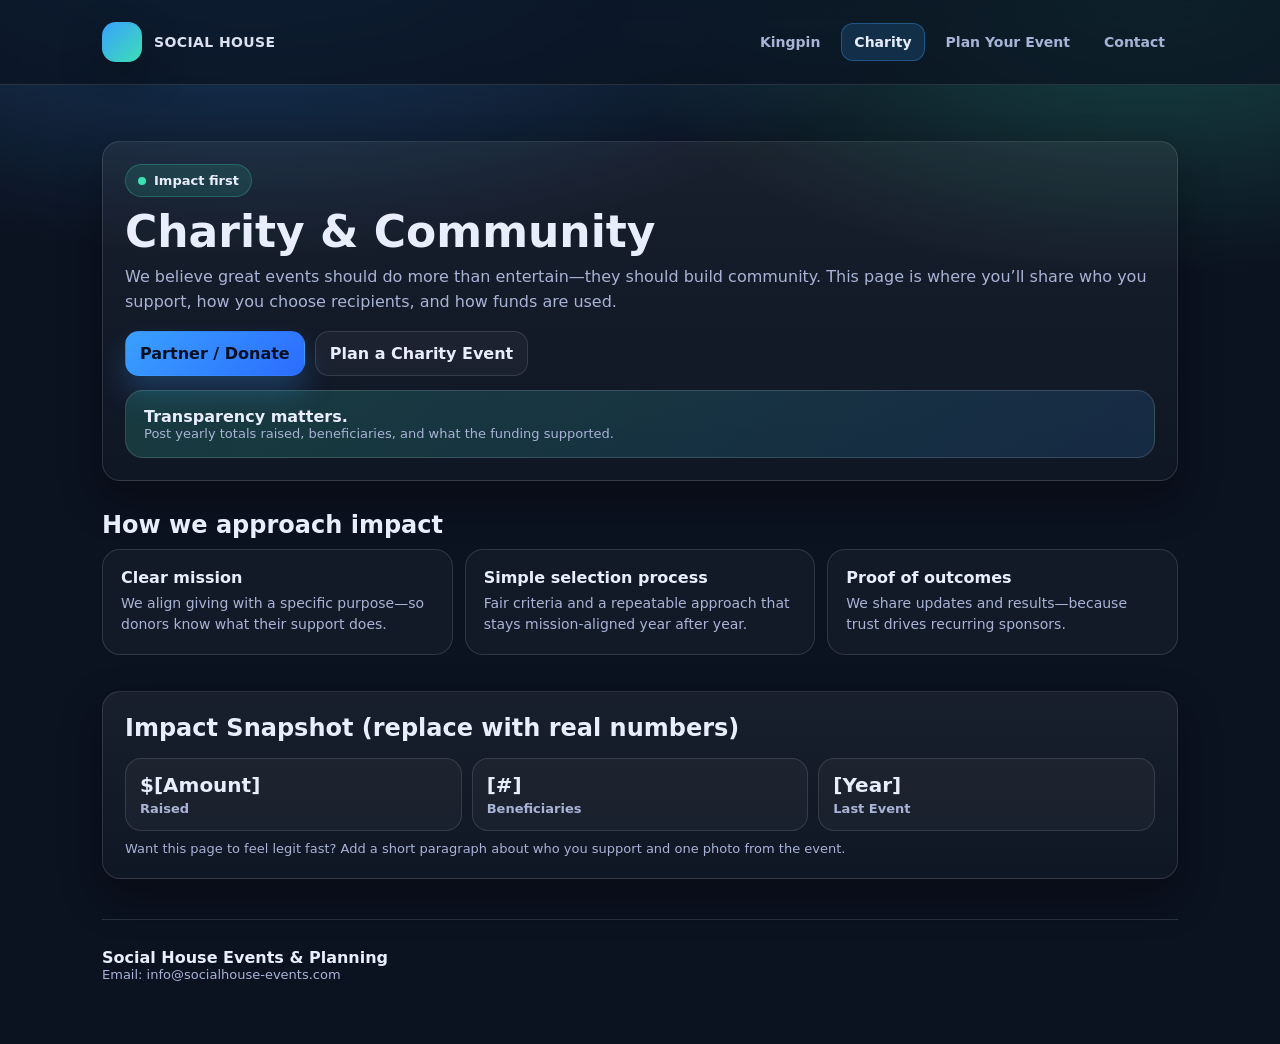
==== charity.html @ b57442ea "Create charity.html" ====
<!doctype html>
<html lang="en">
<head>
  <meta charset="utf-8" />
  <meta name="viewport" content="width=device-width, initial-scale=1" />
  <title>Charity | Social House Events</title>
  <meta name="description" content="Social House supports purpose-driven events with transparent giving and community impact." />
  <link rel="stylesheet" href="styles.css" />
</head>
<body>
<header class="nav">
  <div class="container nav-inner">
    <a class="brand" href="index.html"><div class="brand-badge"></div><span>Social House</span></a>
    <nav class="nav-links">
      <a href="kingpin.html">Kingpin</a>
      <a href="charity.html">Charity</a>
      <a href="events.html">Plan Your Event</a>
      <a href="contact.html">Contact</a>
    </nav>
  </div>
</header>

<main class="container">
  <section class="hero">
    <div class="card">
      <div class="card-pad">
        <div class="kicker"><span class="dot"></span>Impact first</div>
        <h1>Charity & Community</h1>
        <p>
          We believe great events should do more than entertain—they should build community.
          This page is where you’ll share who you support, how you choose recipients, and how funds are used.
        </p>

        <div class="cta-row">
          <a class="btn btn-primary" href="contact.html">Partner / Donate</a>
          <a class="btn btn-ghost" href="events.html">Plan a Charity Event</a>
        </div>

        <div class="banner">
          <strong>Transparency matters.</strong>
          <div class="small">Post yearly totals raised, beneficiaries, and what the funding supported.</div>
        </div>
      </div>
    </div>
  </section>

  <section class="section">
    <h2>How we approach impact</h2>
    <div class="grid">
      <div class="tile">
        <h3>Clear mission</h3>
        <p>We align giving with a specific purpose—so donors know what their support does.</p>
      </div>
      <div class="tile">
        <h3>Simple selection process</h3>
        <p>Fair criteria and a repeatable approach that stays mission-aligned year after year.</p>
      </div>
      <div class="tile">
        <h3>Proof of outcomes</h3>
        <p>We share updates and results—because trust drives recurring sponsors.</p>
      </div>
    </div>
  </section>

  <section class="section">
    <div class="card">
      <div class="card-pad">
        <h2>Impact Snapshot (replace with real numbers)</h2>
        <div class="stats">
          <div class="stat"><strong>$[Amount]</strong><span>Raised</span></div>
          <div class="stat"><strong>[#]</strong><span>Beneficiaries</span></div>
          <div class="stat"><strong>[Year]</strong><span>Last Event</span></div>
        </div>
        <div class="small" style="margin-top:10px;">
          Want this page to feel legit fast? Add a short paragraph about who you support and one photo from the event.
        </div>
      </div>
    </div>
  </section>

  <footer class="footer">
    <div><strong>Social House Events & Planning</strong></div>
    <div class="small">Email: <a href="mailto:info@socialhouse-events.com">info@socialhouse-events.com</a></div>
  </footer>
</main>

<script src="script.js"></script>
</body>
</html>
---- styles.css ----
:root{
  --bg:#0b1220;
  --card:#121b2f;
  --text:#e9eefc;
  --muted:#a8b3d6;
  --brand:#3aa0ff;
  --brand2:#3ce0b3;
  --border:rgba(255,255,255,.12);
  --shadow: 0 18px 40px rgba(0,0,0,.35);
  --radius: 18px;
}

*{box-sizing:border-box}
html,body{margin:0;padding:0;font-family:system-ui,-apple-system,Segoe UI,Roboto,Arial,sans-serif;background:
radial-gradient(1200px 600px at 20% -10%, rgba(58,160,255,.35), transparent 60%),
radial-gradient(1000px 500px at 90% 0%, rgba(60,224,179,.25), transparent 55%),
var(--bg); color:var(--text);}

a{color:inherit;text-decoration:none}
.container{max-width:1120px;margin:0 auto;padding:22px}

.nav{
  position:sticky; top:0; z-index:10;
  backdrop-filter: blur(10px);
  background: rgba(11,18,32,.72);
  border-bottom:1px solid var(--border);
}
.nav-inner{display:flex;align-items:center;gap:16px;justify-content:space-between}
.brand{
  display:flex; align-items:center; gap:12px; font-weight:900; letter-spacing:.4px;
}
.brand-badge{
  width:40px;height:40px;border-radius:14px;
  background: linear-gradient(135deg, var(--brand), var(--brand2));
  box-shadow: var(--shadow);
}
.brand span{font-size:14px; text-transform:uppercase; opacity:.94; white-space:nowrap}

.nav-links{display:flex; gap:8px; flex-wrap:wrap; justify-content:flex-end}
.nav-links a{
  padding:10px 12px;border-radius:12px;border:1px solid transparent;
  color:var(--muted); font-weight:750; font-size:14px;
}
.nav-links a:hover{border-color:var(--border); color:var(--text); background:rgba(255,255,255,.04)}
.nav-links a.active{color:var(--text); background:rgba(58,160,255,.16); border-color:rgba(58,160,255,.35)}

.hero{padding:34px 0 12px;}
.hero-grid{display:grid; grid-template-columns: 1.12fr .88fr; gap:16px; align-items:stretch;}
@media (max-width: 920px){ .hero-grid{grid-template-columns:1fr;} }

.card{
  background: linear-gradient(180deg, rgba(255,255,255,.06), rgba(255,255,255,.02));
  border:1px solid var(--border);
  border-radius: var(--radius);
  box-shadow: var(--shadow);
  overflow:hidden;
}
.card-pad{padding:22px}

.kicker{
  display:inline-flex; gap:8px; align-items:center;
  padding:8px 12px; border-radius:999px;
  background:rgba(60,224,179,.12);
  border:1px solid rgba(60,224,179,.26);
  color:var(--text); font-weight:850; font-size:13px;
}
.kicker .dot{width:8px;height:8px;border-radius:999px;background:var(--brand2)}

h1{margin:12px 0 10px; font-size:44px; line-height:1.05}
@media (max-width: 920px){ h1{font-size:38px} }
p{margin:0; color:var(--muted); line-height:1.55; font-size:16px}

.cta-row{display:flex; gap:10px; flex-wrap:wrap; margin-top:16px}
.btn{
  display:inline-flex; align-items:center; justify-content:center; gap:10px;
  padding:12px 14px; border-radius:14px; font-weight:900;
  border:1px solid transparent;
}
.btn-primary{
  background: linear-gradient(135deg, var(--brand), #2b6cff);
  color:#061020;
  box-shadow: 0 16px 30px rgba(58,160,255,.25);
}
.btn-primary:hover{filter:brightness(1.03)}
.btn-ghost{
  background: rgba(255,255,255,.04);
  border-color: var(--border);
  color: var(--text);
}
.btn-ghost:hover{background: rgba(255,255,255,.07)}

.stats{display:grid; grid-template-columns: repeat(3, 1fr); gap:10px; margin-top:16px;}
@media (max-width: 920px){ .stats{grid-template-columns:1fr} }
.stat{
  padding:14px; border-radius:16px;
  background: rgba(255,255,255,.035);
  border:1px solid var(--border);
}
.stat strong{display:block; font-size:20px}
.stat span{display:block; color:var(--muted); font-weight:750; margin-top:4px; font-size:13px}

.section{padding:18px 0}
.section h2{margin:0 0 10px; font-size:24px}
.grid{display:grid; grid-template-columns: repeat(3, 1fr); gap:12px;}
@media (max-width: 920px){ .grid{grid-template-columns:1fr} }
.tile{
  padding:18px;border-radius:18px;
  background:rgba(255,255,255,.035);
  border:1px solid var(--border);
}
.tile h3{margin:0 0 6px; font-size:16px}
.tile p{font-size:14px}

.banner{
  margin-top:14px;
  padding:16px 18px;
  border-radius:18px;
  background: linear-gradient(135deg, rgba(60,224,179,.18), rgba(58,160,255,.14));
  border:1px solid rgba(255,255,255,.14);
}

.hr{height:1px;background:var(--border);margin:14px 0}

.form{display:grid; gap:10px; margin-top:12px}
input, textarea{
  width:100%;
  padding:12px 12px;
  border-radius:14px;
  background: rgba(255,255,255,.04);
  border:1px solid var(--border);
  color: var(--text);
  outline:none;
}
textarea{min-height:130px; resize:vertical}
.small{font-size:13px;color:var(--muted)}
.footer{
  padding:28px 0 40px;
  color:var(--muted);
  border-top:1px solid var(--border);
  margin-top:22px;
}
.footer strong{color:var(--text)}
.badge-row{display:flex; gap:10px; flex-wrap:wrap; margin-top:10px}
.badge{
  font-size:12px; font-weight:850; color:var(--text);
  border:1px solid var(--border);
  background: rgba(255,255,255,.03);
  padding:7px 10px; border-radius:999px;
}
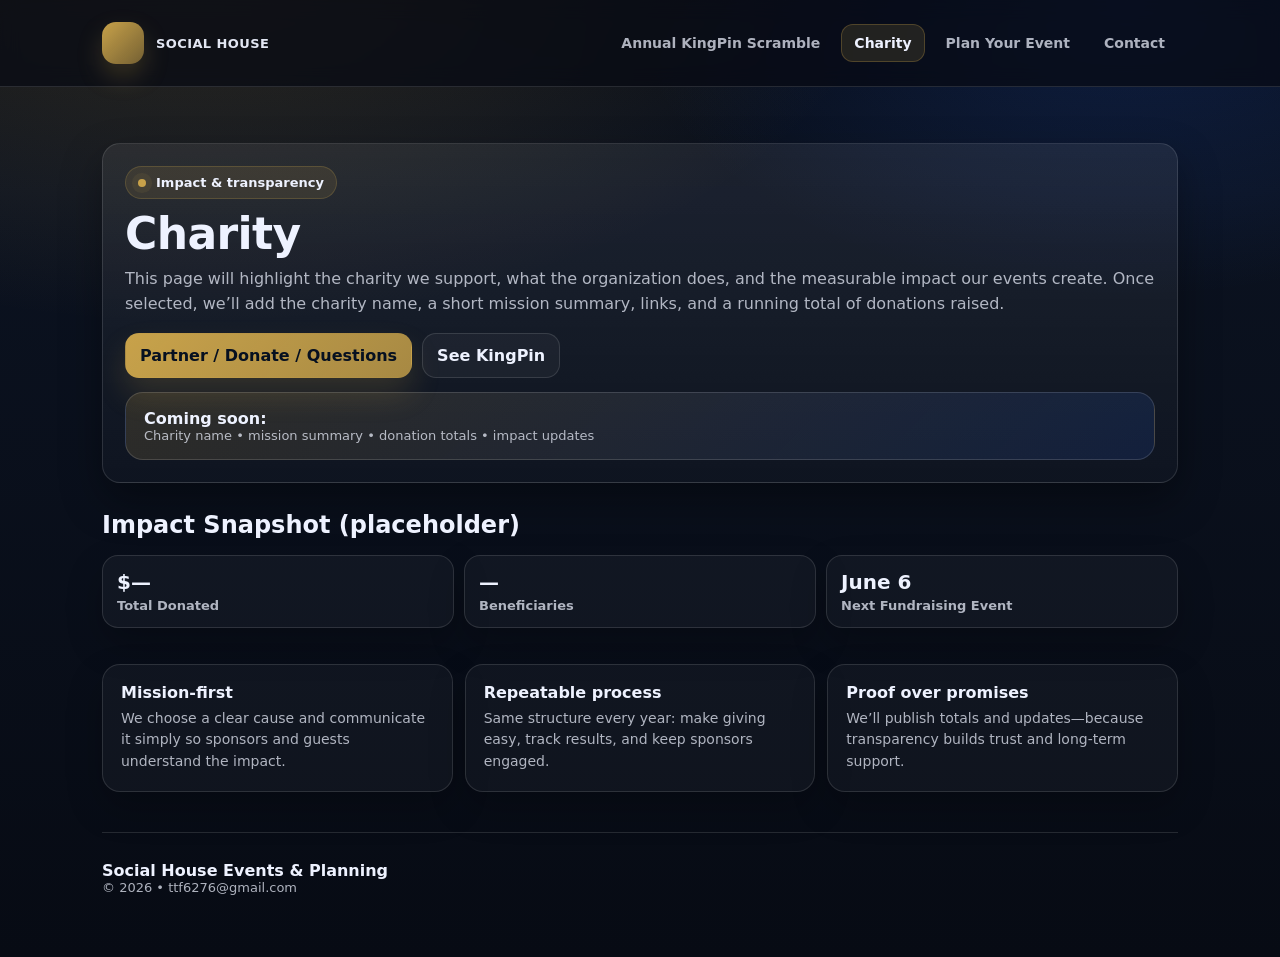
==== commit c6ca344f: "Update charity.html" ====
--- a/charity.html
+++ b/charity.html
@@ -3,16 +3,19 @@
 <head>
   <meta charset="utf-8" />
   <meta name="viewport" content="width=device-width, initial-scale=1" />
-  <title>Charity | Social House Events</title>
+  <title>Charity | Social House</title>
   <meta name="description" content="Social House supports purpose-driven events with transparent giving and community impact." />
   <link rel="stylesheet" href="styles.css" />
 </head>
 <body>
 <header class="nav">
   <div class="container nav-inner">
-    <a class="brand" href="index.html"><div class="brand-badge"></div><span>Social House</span></a>
-    <nav class="nav-links">
-      <a href="kingpin.html">Kingpin</a>
+    <a class="brand" href="index.html" aria-label="Social House home">
+      <div class="brand-mark" aria-hidden="true"></div>
+      <span>Social House</span>
+    </a>
+    <nav class="nav-links" aria-label="Primary">
+      <a href="kingpin.html">Annual KingPin Scramble</a>
       <a href="charity.html">Charity</a>
       <a href="events.html">Plan Your Event</a>
       <a href="contact.html">Contact</a>
@@ -24,63 +27,56 @@
   <section class="hero">
     <div class="card">
       <div class="card-pad">
-        <div class="kicker"><span class="dot"></span>Impact first</div>
-        <h1>Charity & Community</h1>
+        <div class="kicker"><span class="dot"></span>Impact & transparency</div>
+        <h1>Charity</h1>
         <p>
-          We believe great events should do more than entertain—they should build community.
-          This page is where you’ll share who you support, how you choose recipients, and how funds are used.
+          This page will highlight the charity we support, what the organization does, and the measurable
+          impact our events create. Once selected, we’ll add the charity name, a short mission summary, links,
+          and a running total of donations raised.
         </p>
 
         <div class="cta-row">
-          <a class="btn btn-primary" href="contact.html">Partner / Donate</a>
-          <a class="btn btn-ghost" href="events.html">Plan a Charity Event</a>
+          <a class="btn btn-primary" href="contact.html">Partner / Donate / Questions</a>
+          <a class="btn btn-ghost" href="kingpin.html">See KingPin</a>
         </div>
 
         <div class="banner">
-          <strong>Transparency matters.</strong>
-          <div class="small">Post yearly totals raised, beneficiaries, and what the funding supported.</div>
+          <strong>Coming soon:</strong>
+          <div class="small">Charity name • mission summary • donation totals • impact updates</div>
         </div>
       </div>
     </div>
   </section>
 
   <section class="section">
-    <h2>How we approach impact</h2>
-    <div class="grid">
-      <div class="tile">
-        <h3>Clear mission</h3>
-        <p>We align giving with a specific purpose—so donors know what their support does.</p>
-      </div>
-      <div class="tile">
-        <h3>Simple selection process</h3>
-        <p>Fair criteria and a repeatable approach that stays mission-aligned year after year.</p>
-      </div>
-      <div class="tile">
-        <h3>Proof of outcomes</h3>
-        <p>We share updates and results—because trust drives recurring sponsors.</p>
-      </div>
+    <h2>Impact Snapshot (placeholder)</h2>
+    <div class="stats">
+      <div class="stat"><strong>$—</strong><span>Total Donated</span></div>
+      <div class="stat"><strong>—</strong><span>Beneficiaries</span></div>
+      <div class="stat"><strong>June 6</strong><span>Next Fundraising Event</span></div>
     </div>
   </section>
 
   <section class="section">
-    <div class="card">
-      <div class="card-pad">
-        <h2>Impact Snapshot (replace with real numbers)</h2>
-        <div class="stats">
-          <div class="stat"><strong>$[Amount]</strong><span>Raised</span></div>
-          <div class="stat"><strong>[#]</strong><span>Beneficiaries</span></div>
-          <div class="stat"><strong>[Year]</strong><span>Last Event</span></div>
-        </div>
-        <div class="small" style="margin-top:10px;">
-          Want this page to feel legit fast? Add a short paragraph about who you support and one photo from the event.
-        </div>
+    <div class="grid">
+      <div class="tile">
+        <h3>Mission-first</h3>
+        <p>We choose a clear cause and communicate it simply so sponsors and guests understand the impact.</p>
+      </div>
+      <div class="tile">
+        <h3>Repeatable process</h3>
+        <p>Same structure every year: make giving easy, track results, and keep sponsors engaged.</p>
+      </div>
+      <div class="tile">
+        <h3>Proof over promises</h3>
+        <p>We’ll publish totals and updates—because transparency builds trust and long-term support.</p>
       </div>
     </div>
   </section>
 
   <footer class="footer">
     <div><strong>Social House Events & Planning</strong></div>
-    <div class="small">Email: <a href="mailto:info@socialhouse-events.com">info@socialhouse-events.com</a></div>
+    <div class="small">© <span id="year"></span> • <a href="mailto:ttf6276@gmail.com">ttf6276@gmail.com</a></div>
   </footer>
 </main>
 
--- a/styles.css
+++ b/styles.css
@@ -1,56 +1,97 @@
 :root{
-  --bg:#0b1220;
-  --card:#121b2f;
-  --text:#e9eefc;
-  --muted:#a8b3d6;
-  --brand:#3aa0ff;
-  --brand2:#3ce0b3;
-  --border:rgba(255,255,255,.12);
+  --bg: #0b1220;
+  --surface: rgba(255,255,255,.06);
+  --surface2: rgba(255,255,255,.035);
+  --border: rgba(255,255,255,.12);
+  --text: #eef2ff;
+  --muted: rgba(238,242,255,.72);
+
+  /* Classy but not boring: midnight + soft gold */
+  --brand: #c8a24a;      /* gold */
+  --brand2: #2b6cff;     /* subtle cool accent */
+  --ink: #061020;
+
+  --radius: 18px;
   --shadow: 0 18px 40px rgba(0,0,0,.35);
-  --radius: 18px;
+  --shadowSoft: 0 16px 36px rgba(0,0,0,.22);
+
+  --max: 1120px;
 }
 
 *{box-sizing:border-box}
-html,body{margin:0;padding:0;font-family:system-ui,-apple-system,Segoe UI,Roboto,Arial,sans-serif;background:
-radial-gradient(1200px 600px at 20% -10%, rgba(58,160,255,.35), transparent 60%),
-radial-gradient(1000px 500px at 90% 0%, rgba(60,224,179,.25), transparent 55%),
-var(--bg); color:var(--text);}
+html,body{margin:0;padding:0}
+body{
+  font-family: system-ui, -apple-system, Segoe UI, Roboto, Arial, sans-serif;
+  color: var(--text);
+  background:
+    radial-gradient(1200px 700px at 15% -10%, rgba(200,162,74,.22), transparent 60%),
+    radial-gradient(900px 540px at 88% 0%, rgba(43,108,255,.18), transparent 55%),
+    linear-gradient(180deg, #060b15, #0b1220 20%, #070b14);
+}
 
 a{color:inherit;text-decoration:none}
-.container{max-width:1120px;margin:0 auto;padding:22px}
+.container{max-width:var(--max); margin:0 auto; padding:22px}
 
 .nav{
   position:sticky; top:0; z-index:10;
+  background: rgba(7,11,20,.72);
+  border-bottom: 1px solid var(--border);
   backdrop-filter: blur(10px);
-  background: rgba(11,18,32,.72);
-  border-bottom:1px solid var(--border);
-}
-.nav-inner{display:flex;align-items:center;gap:16px;justify-content:space-between}
+}
+.nav-inner{
+  display:flex; align-items:center; justify-content:space-between;
+  gap:16px;
+}
 .brand{
-  display:flex; align-items:center; gap:12px; font-weight:900; letter-spacing:.4px;
-}
-.brand-badge{
-  width:40px;height:40px;border-radius:14px;
-  background: linear-gradient(135deg, var(--brand), var(--brand2));
-  box-shadow: var(--shadow);
-}
-.brand span{font-size:14px; text-transform:uppercase; opacity:.94; white-space:nowrap}
-
-.nav-links{display:flex; gap:8px; flex-wrap:wrap; justify-content:flex-end}
+  display:flex; align-items:center; gap:12px;
+  font-weight:900; letter-spacing:.4px;
+}
+.brand-mark{
+  width:42px; height:42px; border-radius:14px;
+  background: linear-gradient(135deg, rgba(200,162,74,1), rgba(200,162,74,.55));
+  box-shadow: 0 12px 26px rgba(200,162,74,.22);
+}
+.brand span{
+  text-transform:uppercase;
+  font-size:13px;
+  opacity:.95;
+  white-space:nowrap;
+}
+
+.nav-links{
+  display:flex; flex-wrap:wrap; gap:8px; justify-content:flex-end;
+}
 .nav-links a{
-  padding:10px 12px;border-radius:12px;border:1px solid transparent;
-  color:var(--muted); font-weight:750; font-size:14px;
-}
-.nav-links a:hover{border-color:var(--border); color:var(--text); background:rgba(255,255,255,.04)}
-.nav-links a.active{color:var(--text); background:rgba(58,160,255,.16); border-color:rgba(58,160,255,.35)}
-
-.hero{padding:34px 0 12px;}
-.hero-grid{display:grid; grid-template-columns: 1.12fr .88fr; gap:16px; align-items:stretch;}
+  padding:10px 12px;
+  border-radius:12px;
+  border:1px solid transparent;
+  color: var(--muted);
+  font-weight:800;
+  font-size:14px;
+}
+.nav-links a:hover{
+  border-color: var(--border);
+  color: var(--text);
+  background: rgba(255,255,255,.04);
+}
+.nav-links a.active{
+  color: var(--text);
+  background: rgba(200,162,74,.14);
+  border-color: rgba(200,162,74,.28);
+}
+
+.hero{padding:34px 0 10px}
+.hero-grid{
+  display:grid;
+  grid-template-columns: 1.15fr .85fr;
+  gap:16px;
+  align-items:stretch;
+}
 @media (max-width: 920px){ .hero-grid{grid-template-columns:1fr;} }
 
 .card{
-  background: linear-gradient(180deg, rgba(255,255,255,.06), rgba(255,255,255,.02));
-  border:1px solid var(--border);
+  background: linear-gradient(180deg, rgba(255,255,255,.07), rgba(255,255,255,.025));
+  border: 1px solid var(--border);
   border-radius: var(--radius);
   box-shadow: var(--shadow);
   overflow:hidden;
@@ -58,28 +99,56 @@
 .card-pad{padding:22px}
 
 .kicker{
-  display:inline-flex; gap:8px; align-items:center;
-  padding:8px 12px; border-radius:999px;
-  background:rgba(60,224,179,.12);
-  border:1px solid rgba(60,224,179,.26);
-  color:var(--text); font-weight:850; font-size:13px;
-}
-.kicker .dot{width:8px;height:8px;border-radius:999px;background:var(--brand2)}
-
-h1{margin:12px 0 10px; font-size:44px; line-height:1.05}
+  display:inline-flex;
+  gap:10px;
+  align-items:center;
+  padding:8px 12px;
+  border-radius:999px;
+  background: rgba(200,162,74,.12);
+  border: 1px solid rgba(200,162,74,.22);
+  font-weight:850;
+  font-size:13px;
+}
+.kicker .dot{
+  width:8px;height:8px;border-radius:999px;background: var(--brand);
+  box-shadow: 0 0 0 6px rgba(200,162,74,.08);
+}
+
+h1{
+  margin:12px 0 10px;
+  font-size:44px;
+  line-height:1.05;
+  letter-spacing:-.6px;
+}
 @media (max-width: 920px){ h1{font-size:38px} }
-p{margin:0; color:var(--muted); line-height:1.55; font-size:16px}
+h2{margin:0 0 10px; font-size:24px}
+h3{margin:0 0 6px; font-size:16px}
+
+p{margin:0; color: var(--muted); line-height:1.55; font-size:16px}
+
+.badge-row{display:flex; gap:10px; flex-wrap:wrap; margin-top:12px}
+.badge{
+  font-size:12px; font-weight:850;
+  padding:7px 10px;
+  border-radius:999px;
+  border:1px solid var(--border);
+  background: rgba(255,255,255,.03);
+  color: var(--text);
+}
 
 .cta-row{display:flex; gap:10px; flex-wrap:wrap; margin-top:16px}
 .btn{
   display:inline-flex; align-items:center; justify-content:center; gap:10px;
-  padding:12px 14px; border-radius:14px; font-weight:900;
+  padding:12px 14px;
+  border-radius:14px;
+  font-weight:900;
   border:1px solid transparent;
+  cursor:pointer;
 }
 .btn-primary{
-  background: linear-gradient(135deg, var(--brand), #2b6cff);
-  color:#061020;
-  box-shadow: 0 16px 30px rgba(58,160,255,.25);
+  background: linear-gradient(135deg, var(--brand), rgba(200,162,74,.82));
+  color: var(--ink);
+  box-shadow: 0 16px 30px rgba(200,162,74,.18);
 }
 .btn-primary:hover{filter:brightness(1.03)}
 .btn-ghost{
@@ -89,40 +158,54 @@
 }
 .btn-ghost:hover{background: rgba(255,255,255,.07)}
 
-.stats{display:grid; grid-template-columns: repeat(3, 1fr); gap:10px; margin-top:16px;}
+.stats{
+  display:grid;
+  grid-template-columns: repeat(3, 1fr);
+  gap:10px;
+  margin-top:16px;
+}
 @media (max-width: 920px){ .stats{grid-template-columns:1fr} }
 .stat{
-  padding:14px; border-radius:16px;
-  background: rgba(255,255,255,.035);
-  border:1px solid var(--border);
+  padding:14px;
+  border-radius:16px;
+  background: var(--surface2);
+  border: 1px solid var(--border);
+  box-shadow: var(--shadowSoft);
 }
 .stat strong{display:block; font-size:20px}
-.stat span{display:block; color:var(--muted); font-weight:750; margin-top:4px; font-size:13px}
+.stat span{display:block; color: var(--muted); font-weight:750; margin-top:4px; font-size:13px}
 
 .section{padding:18px 0}
-.section h2{margin:0 0 10px; font-size:24px}
-.grid{display:grid; grid-template-columns: repeat(3, 1fr); gap:12px;}
+.grid{
+  display:grid;
+  grid-template-columns: repeat(3, 1fr);
+  gap:12px;
+}
 @media (max-width: 920px){ .grid{grid-template-columns:1fr} }
+
 .tile{
-  padding:18px;border-radius:18px;
-  background:rgba(255,255,255,.035);
-  border:1px solid var(--border);
-}
-.tile h3{margin:0 0 6px; font-size:16px}
+  padding:18px;
+  border-radius:18px;
+  background: var(--surface2);
+  border: 1px solid var(--border);
+  box-shadow: var(--shadowSoft);
+}
 .tile p{font-size:14px}
+.tile:hover{transform: translateY(-1px)}
+.tile{transition: transform .15s ease}
 
 .banner{
   margin-top:14px;
   padding:16px 18px;
   border-radius:18px;
-  background: linear-gradient(135deg, rgba(60,224,179,.18), rgba(58,160,255,.14));
+  background: linear-gradient(135deg, rgba(200,162,74,.16), rgba(43,108,255,.12));
   border:1px solid rgba(255,255,255,.14);
 }
 
 .hr{height:1px;background:var(--border);margin:14px 0}
 
 .form{display:grid; gap:10px; margin-top:12px}
-input, textarea{
+input, textarea, select{
   width:100%;
   padding:12px 12px;
   border-radius:14px;
@@ -131,19 +214,21 @@
   color: var(--text);
   outline:none;
 }
-textarea{min-height:130px; resize:vertical}
-.small{font-size:13px;color:var(--muted)}
+textarea{min-height:140px; resize:vertical}
+label{font-size:13px; color: var(--muted); font-weight:800}
+
+.two-col{
+  display:grid;
+  grid-template-columns: 1fr 1fr;
+  gap:10px;
+}
+@media (max-width: 720px){ .two-col{grid-template-columns:1fr} }
+
+.small{font-size:13px;color: var(--muted)}
 .footer{
   padding:28px 0 40px;
-  color:var(--muted);
+  color: var(--muted);
   border-top:1px solid var(--border);
   margin-top:22px;
 }
-.footer strong{color:var(--text)}
-.badge-row{display:flex; gap:10px; flex-wrap:wrap; margin-top:10px}
-.badge{
-  font-size:12px; font-weight:850; color:var(--text);
-  border:1px solid var(--border);
-  background: rgba(255,255,255,.03);
-  padding:7px 10px; border-radius:999px;
-}
+.footer strong{color: var(--text)}
